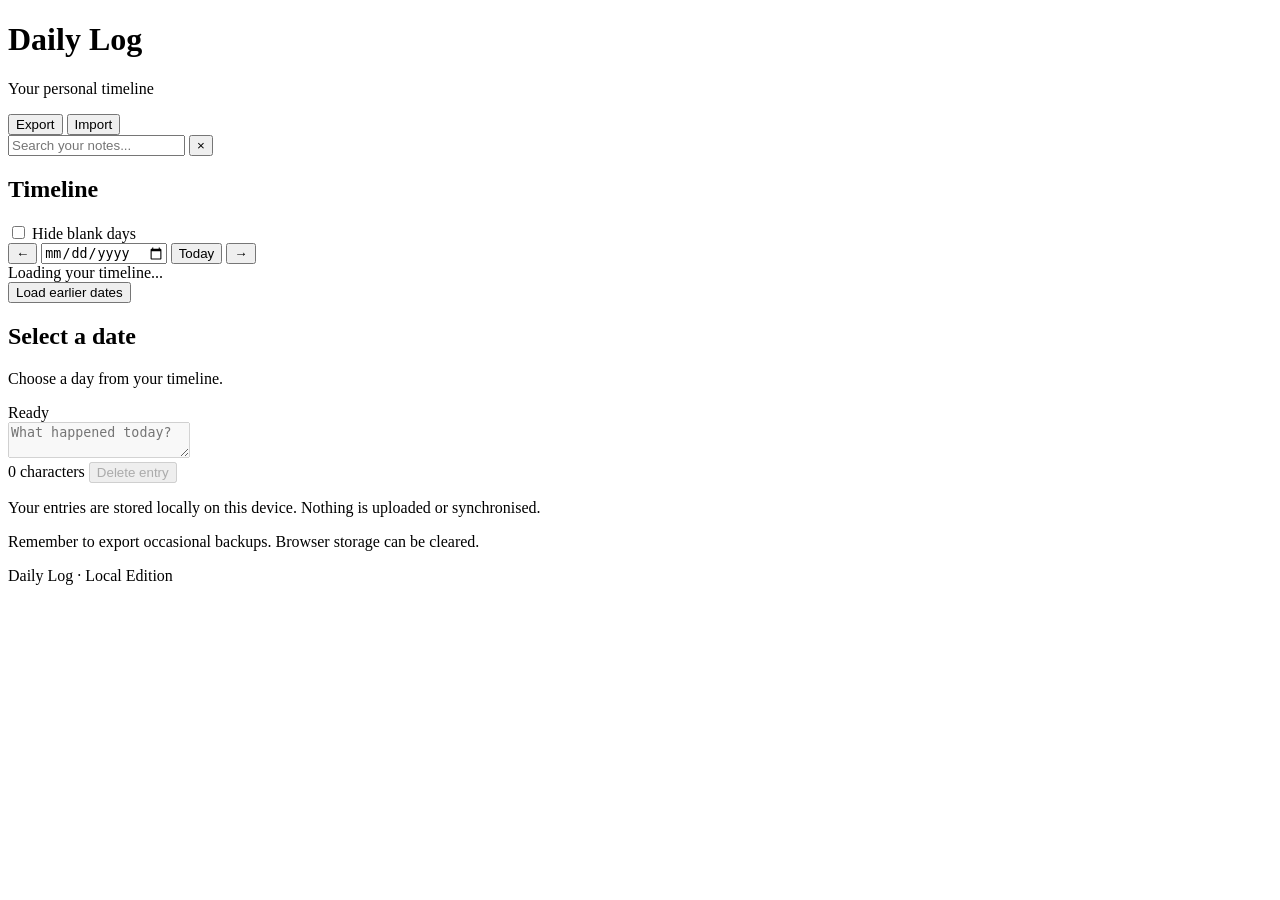
==== notes/index.html @ 587887a5 "Create index.html" ====
<!DOCTYPE html>
<html lang="en">
<head>
    <meta charset="UTF-8">
    <meta name="viewport" content="width=device-width, initial-scale=1.0">

    <meta name="theme-color" content="#111820">
    <meta name="description" content="A simple, private daily diary and timeline.">

    <title>Daily Log</title>

    <link rel="manifest" href="manifest.webmanifest">
<!--    <link rel="icon" type="image/svg+xml" href="icon.svg">-->
    <link rel="icon" type="image/png" href="icon-192.png">
    <link rel="apple-touch-icon" href="icon-192.png">
    <link rel="stylesheet" href="styles.css">

</head>
<body>

    <div class="app-container">

        <!-- APPLICATION HEADER -->
        <header class="app-header">

            <div class="header-title">
                <h1>Daily Log</h1>
                <p class="subtitle">Your personal timeline</p>
            </div>

            <div class="header-actions">

                <button
                    id="exportButton"
                    class="secondary-button"
                    type="button"
                    title="Export all entries"
                >
                    Export
                </button>

                <button
                    id="importButton"
                    class="secondary-button"
                    type="button"
                    title="Import entries"
                >
                    Import
                </button>

                <input
                    id="importFile"
                    type="file"
                    accept=".json,application/json"
                    hidden
                >

            </div>

        </header>


        <!-- SEARCH -->
        <section class="search-section">

            <input
                id="searchInput"
                type="search"
                placeholder="Search your notes..."
                autocomplete="off"
                spellcheck="false"
            >

            <button
                id="clearSearchButton"
                class="icon-button"
                type="button"
                aria-label="Clear search"
                title="Clear search"
            >
                ×
            </button>

        </section>


        <!-- MAIN CONTENT -->
        <main class="main-content">

            <!-- TIMELINE PANEL -->
            <section class="timeline-panel">

                <div class="section-header">

                    <h2>Timeline</h2>

                    <label class="toggle-control">
                        <input
                            type="checkbox"
                            id="hideBlankDays"
                        >
                        <span>Hide blank days</span>
                    </label>

                </div>


                <!-- DATE NAVIGATION -->
                <div class="date-navigation">

                    <button
                        id="previousDateButton"
                        class="icon-button"
                        type="button"
                        aria-label="Previous day"
                    >
                        &#8592;
                    </button>

                    <input
                        id="dateJump"
                        type="date"
                        aria-label="Jump to date"
                    >

                    <button
                        id="todayButton"
                        class="secondary-button"
                        type="button"
                    >
                        Today
                    </button>

                    <button
                        id="nextDateButton"
                        class="icon-button"
                        type="button"
                        aria-label="Next day"
                    >
                        &#8594;
                    </button>

                </div>


                <!-- SEARCH STATUS -->
                <div
                    id="searchStatus"
                    class="search-status"
                    aria-live="polite"
                ></div>


                <!-- TIMELINE LIST -->
                <div
                    id="timeline"
                    class="timeline-list"
                    aria-live="polite"
                >

                    <div class="loading-message">
                        Loading your timeline...
                    </div>

                </div>


                <!-- TIMELINE NAVIGATION -->
                <div class="timeline-footer">

                    <button
                        id="loadEarlierButton"
                        class="secondary-button"
                        type="button"
                    >
                        Load earlier dates
                    </button>

                </div>

            </section>


            <!-- ENTRY EDITOR PANEL -->
            <section
                class="editor-panel"
                id="editorPanel"
            >

                <div class="editor-header">

                    <div>
                        <h2 id="editorTitle">Select a date</h2>

                        <p
                            id="editorSubtitle"
                            class="editor-subtitle"
                        >
                            Choose a day from your timeline.
                        </p>
                    </div>

                    <div
                        id="saveStatus"
                        class="save-status"
                        aria-live="polite"
                    >
                        <span class="status-indicator"></span>
                        <span id="saveStatusText">Ready</span>
                    </div>

                </div>


                <!-- ENTRY TEXT AREA -->
                <div class="editor-body">

                    <textarea
                        id="entryText"
                        placeholder="What happened today?"
                        spellcheck="true"
                        disabled
                        aria-label="Daily note"
                    ></textarea>

                    <div class="editor-footer">

                        <span
                            id="characterCount"
                            class="character-count"
                        >
                            0 characters
                        </span>

                        <button
                            id="deleteEntryButton"
                            class="danger-button"
                            type="button"
                            disabled
                        >
                            Delete entry
                        </button>

                    </div>

                </div>


                <!-- DELETE CONFIRMATION -->
                <div
                    id="deleteConfirmation"
                    class="confirmation-panel"
                    hidden
                >

                    <p>
                        Are you sure you want to permanently delete
                        this entry?
                    </p>

                    <div class="confirmation-actions">

                        <button
                            id="confirmDeleteButton"
                            class="danger-button"
                            type="button"
                        >
                            Delete permanently
                        </button>

                        <button
                            id="cancelDeleteButton"
                            class="secondary-button"
                            type="button"
                        >
                            Cancel
                        </button>

                    </div>

                </div>

            </section>

        </main>


        <!-- PRIVACY NOTICE -->
        <footer class="app-footer">

            <p>
                Your entries are stored locally on this device.
                Nothing is uploaded or synchronised.
            </p>

            <p>
                Remember to export occasional backups.
                Browser storage can be cleared.
            </p>

            <p class="version-label">
                Daily Log · Local Edition
            </p>

        </footer>

    </div>


    <!-- JAVASCRIPT -->
    <script src="db.js"></script>
    <script src="app.js"></script>

</body>
</html>
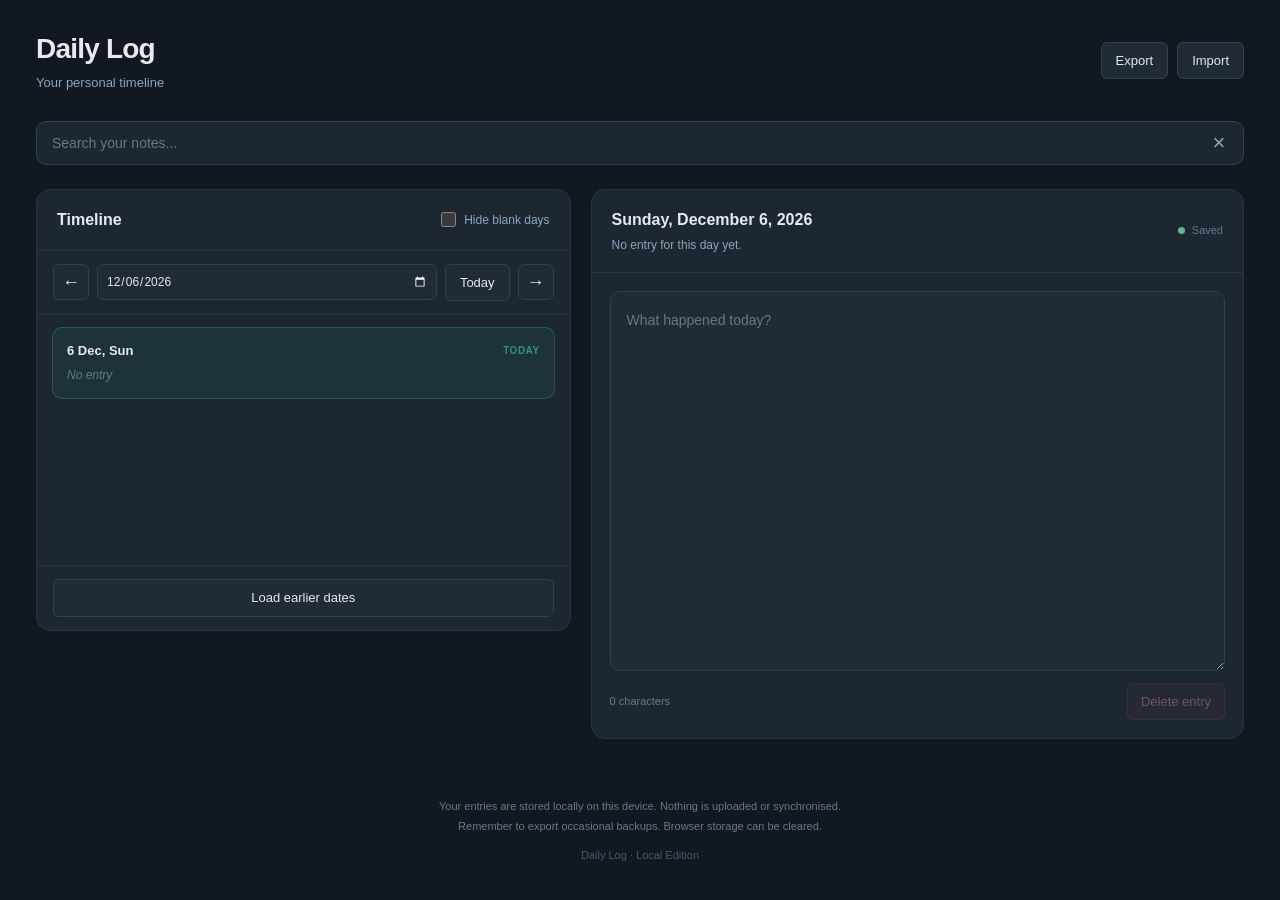
==== commit 46fe295a: "Add files via upload" ====
--- a/notes/index.html
+++ b/notes/index.html
@@ -1,316 +1,316 @@
-
-<!DOCTYPE html>
-<html lang="en">
-<head>
-    <meta charset="UTF-8">
-    <meta name="viewport" content="width=device-width, initial-scale=1.0">
-
-    <meta name="theme-color" content="#111820">
-    <meta name="description" content="A simple, private daily diary and timeline.">
-
-    <title>Daily Log</title>
-
-    <link rel="manifest" href="manifest.webmanifest">
-<!--    <link rel="icon" type="image/svg+xml" href="icon.svg">-->
-    <link rel="icon" type="image/png" href="icon-192.png">
-    <link rel="apple-touch-icon" href="icon-192.png">
-    <link rel="stylesheet" href="styles.css">
-
-</head>
-<body>
-
-    <div class="app-container">
-
-        <!-- APPLICATION HEADER -->
-        <header class="app-header">
-
-            <div class="header-title">
-                <h1>Daily Log</h1>
-                <p class="subtitle">Your personal timeline</p>
-            </div>
-
-            <div class="header-actions">
-
-                <button
-                    id="exportButton"
-                    class="secondary-button"
-                    type="button"
-                    title="Export all entries"
-                >
-                    Export
-                </button>
-
-                <button
-                    id="importButton"
-                    class="secondary-button"
-                    type="button"
-                    title="Import entries"
-                >
-                    Import
-                </button>
-
-                <input
-                    id="importFile"
-                    type="file"
-                    accept=".json,application/json"
-                    hidden
-                >
-
-            </div>
-
-        </header>
-
-
-        <!-- SEARCH -->
-        <section class="search-section">
-
-            <input
-                id="searchInput"
-                type="search"
-                placeholder="Search your notes..."
-                autocomplete="off"
-                spellcheck="false"
-            >
-
-            <button
-                id="clearSearchButton"
-                class="icon-button"
-                type="button"
-                aria-label="Clear search"
-                title="Clear search"
-            >
-                ×
-            </button>
-
-        </section>
-
-
-        <!-- MAIN CONTENT -->
-        <main class="main-content">
-
-            <!-- TIMELINE PANEL -->
-            <section class="timeline-panel">
-
-                <div class="section-header">
-
-                    <h2>Timeline</h2>
-
-                    <label class="toggle-control">
-                        <input
-                            type="checkbox"
-                            id="hideBlankDays"
-                        >
-                        <span>Hide blank days</span>
-                    </label>
-
-                </div>
-
-
-                <!-- DATE NAVIGATION -->
-                <div class="date-navigation">
-
-                    <button
-                        id="previousDateButton"
-                        class="icon-button"
-                        type="button"
-                        aria-label="Previous day"
-                    >
-                        &#8592;
-                    </button>
-
-                    <input
-                        id="dateJump"
-                        type="date"
-                        aria-label="Jump to date"
-                    >
-
-                    <button
-                        id="todayButton"
-                        class="secondary-button"
-                        type="button"
-                    >
-                        Today
-                    </button>
-
-                    <button
-                        id="nextDateButton"
-                        class="icon-button"
-                        type="button"
-                        aria-label="Next day"
-                    >
-                        &#8594;
-                    </button>
-
-                </div>
-
-
-                <!-- SEARCH STATUS -->
-                <div
-                    id="searchStatus"
-                    class="search-status"
-                    aria-live="polite"
-                ></div>
-
-
-                <!-- TIMELINE LIST -->
-                <div
-                    id="timeline"
-                    class="timeline-list"
-                    aria-live="polite"
-                >
-
-                    <div class="loading-message">
-                        Loading your timeline...
-                    </div>
-
-                </div>
-
-
-                <!-- TIMELINE NAVIGATION -->
-                <div class="timeline-footer">
-
-                    <button
-                        id="loadEarlierButton"
-                        class="secondary-button"
-                        type="button"
-                    >
-                        Load earlier dates
-                    </button>
-
-                </div>
-
-            </section>
-
-
-            <!-- ENTRY EDITOR PANEL -->
-            <section
-                class="editor-panel"
-                id="editorPanel"
-            >
-
-                <div class="editor-header">
-
-                    <div>
-                        <h2 id="editorTitle">Select a date</h2>
-
-                        <p
-                            id="editorSubtitle"
-                            class="editor-subtitle"
-                        >
-                            Choose a day from your timeline.
-                        </p>
-                    </div>
-
-                    <div
-                        id="saveStatus"
-                        class="save-status"
-                        aria-live="polite"
-                    >
-                        <span class="status-indicator"></span>
-                        <span id="saveStatusText">Ready</span>
-                    </div>
-
-                </div>
-
-
-                <!-- ENTRY TEXT AREA -->
-                <div class="editor-body">
-
-                    <textarea
-                        id="entryText"
-                        placeholder="What happened today?"
-                        spellcheck="true"
-                        disabled
-                        aria-label="Daily note"
-                    ></textarea>
-
-                    <div class="editor-footer">
-
-                        <span
-                            id="characterCount"
-                            class="character-count"
-                        >
-                            0 characters
-                        </span>
-
-                        <button
-                            id="deleteEntryButton"
-                            class="danger-button"
-                            type="button"
-                            disabled
-                        >
-                            Delete entry
-                        </button>
-
-                    </div>
-
-                </div>
-
-
-                <!-- DELETE CONFIRMATION -->
-                <div
-                    id="deleteConfirmation"
-                    class="confirmation-panel"
-                    hidden
-                >
-
-                    <p>
-                        Are you sure you want to permanently delete
-                        this entry?
-                    </p>
-
-                    <div class="confirmation-actions">
-
-                        <button
-                            id="confirmDeleteButton"
-                            class="danger-button"
-                            type="button"
-                        >
-                            Delete permanently
-                        </button>
-
-                        <button
-                            id="cancelDeleteButton"
-                            class="secondary-button"
-                            type="button"
-                        >
-                            Cancel
-                        </button>
-
-                    </div>
-
-                </div>
-
-            </section>
-
-        </main>
-
-
-        <!-- PRIVACY NOTICE -->
-        <footer class="app-footer">
-
-            <p>
-                Your entries are stored locally on this device.
-                Nothing is uploaded or synchronised.
-            </p>
-
-            <p>
-                Remember to export occasional backups.
-                Browser storage can be cleared.
-            </p>
-
-            <p class="version-label">
-                Daily Log · Local Edition
-            </p>
-
-        </footer>
-
-    </div>
-
-
-    <!-- JAVASCRIPT -->
-    <script src="db.js"></script>
-    <script src="app.js"></script>
-
-</body>
-</html>
+
+<!DOCTYPE html>
+<html lang="en">
+<head>
+    <meta charset="UTF-8">
+    <meta name="viewport" content="width=device-width, initial-scale=1.0">
+
+    <meta name="theme-color" content="#111820">
+    <meta name="description" content="A simple, private daily diary and timeline.">
+
+    <title>Daily Log</title>
+
+    <link rel="manifest" href="manifest.webmanifest">
+<!--    <link rel="icon" type="image/svg+xml" href="icon.svg">-->
+    <link rel="icon" type="image/png" href="icon-192.png">
+    <link rel="apple-touch-icon" href="icon-192.png">
+    <link rel="stylesheet" href="styles.css">
+
+</head>
+<body>
+
+    <div class="app-container">
+
+        <!-- APPLICATION HEADER -->
+        <header class="app-header">
+
+            <div class="header-title">
+                <h1>Daily Log</h1>
+                <p class="subtitle">Your personal timeline</p>
+            </div>
+
+            <div class="header-actions">
+
+                <button
+                    id="exportButton"
+                    class="secondary-button"
+                    type="button"
+                    title="Export all entries"
+                >
+                    Export
+                </button>
+
+                <button
+                    id="importButton"
+                    class="secondary-button"
+                    type="button"
+                    title="Import entries"
+                >
+                    Import
+                </button>
+
+                <input
+                    id="importFile"
+                    type="file"
+                    accept=".json,application/json"
+                    hidden
+                >
+
+            </div>
+
+        </header>
+
+
+        <!-- SEARCH -->
+        <section class="search-section">
+
+            <input
+                id="searchInput"
+                type="search"
+                placeholder="Search your notes..."
+                autocomplete="off"
+                spellcheck="false"
+            >
+
+            <button
+                id="clearSearchButton"
+                class="icon-button"
+                type="button"
+                aria-label="Clear search"
+                title="Clear search"
+            >
+                ×
+            </button>
+
+        </section>
+
+
+        <!-- MAIN CONTENT -->
+        <main class="main-content">
+
+            <!-- TIMELINE PANEL -->
+            <section class="timeline-panel">
+
+                <div class="section-header">
+
+                    <h2>Timeline</h2>
+
+                    <label class="toggle-control">
+                        <input
+                            type="checkbox"
+                            id="hideBlankDays"
+                        >
+                        <span>Hide blank days</span>
+                    </label>
+
+                </div>
+
+
+                <!-- DATE NAVIGATION -->
+                <div class="date-navigation">
+
+                    <button
+                        id="previousDateButton"
+                        class="icon-button"
+                        type="button"
+                        aria-label="Previous day"
+                    >
+                        &#8592;
+                    </button>
+
+                    <input
+                        id="dateJump"
+                        type="date"
+                        aria-label="Jump to date"
+                    >
+
+                    <button
+                        id="todayButton"
+                        class="secondary-button"
+                        type="button"
+                    >
+                        Today
+                    </button>
+
+                    <button
+                        id="nextDateButton"
+                        class="icon-button"
+                        type="button"
+                        aria-label="Next day"
+                    >
+                        &#8594;
+                    </button>
+
+                </div>
+
+
+                <!-- SEARCH STATUS -->
+                <div
+                    id="searchStatus"
+                    class="search-status"
+                    aria-live="polite"
+                ></div>
+
+
+                <!-- TIMELINE LIST -->
+                <div
+                    id="timeline"
+                    class="timeline-list"
+                    aria-live="polite"
+                >
+
+                    <div class="loading-message">
+                        Loading your timeline...
+                    </div>
+
+                </div>
+
+
+                <!-- TIMELINE NAVIGATION -->
+                <div class="timeline-footer">
+
+                    <button
+                        id="loadEarlierButton"
+                        class="secondary-button"
+                        type="button"
+                    >
+                        Load earlier dates
+                    </button>
+
+                </div>
+
+            </section>
+
+
+            <!-- ENTRY EDITOR PANEL -->
+            <section
+                class="editor-panel"
+                id="editorPanel"
+            >
+
+                <div class="editor-header">
+
+                    <div>
+                        <h2 id="editorTitle">Select a date</h2>
+
+                        <p
+                            id="editorSubtitle"
+                            class="editor-subtitle"
+                        >
+                            Choose a day from your timeline.
+                        </p>
+                    </div>
+
+                    <div
+                        id="saveStatus"
+                        class="save-status"
+                        aria-live="polite"
+                    >
+                        <span class="status-indicator"></span>
+                        <span id="saveStatusText">Ready</span>
+                    </div>
+
+                </div>
+
+
+                <!-- ENTRY TEXT AREA -->
+                <div class="editor-body">
+
+                    <textarea
+                        id="entryText"
+                        placeholder="What happened today?"
+                        spellcheck="true"
+                        disabled
+                        aria-label="Daily note"
+                    ></textarea>
+
+                    <div class="editor-footer">
+
+                        <span
+                            id="characterCount"
+                            class="character-count"
+                        >
+                            0 characters
+                        </span>
+
+                        <button
+                            id="deleteEntryButton"
+                            class="danger-button"
+                            type="button"
+                            disabled
+                        >
+                            Delete entry
+                        </button>
+
+                    </div>
+
+                </div>
+
+
+                <!-- DELETE CONFIRMATION -->
+                <div
+                    id="deleteConfirmation"
+                    class="confirmation-panel"
+                    hidden
+                >
+
+                    <p>
+                        Are you sure you want to permanently delete
+                        this entry?
+                    </p>
+
+                    <div class="confirmation-actions">
+
+                        <button
+                            id="confirmDeleteButton"
+                            class="danger-button"
+                            type="button"
+                        >
+                            Delete permanently
+                        </button>
+
+                        <button
+                            id="cancelDeleteButton"
+                            class="secondary-button"
+                            type="button"
+                        >
+                            Cancel
+                        </button>
+
+                    </div>
+
+                </div>
+
+            </section>
+
+        </main>
+
+
+        <!-- PRIVACY NOTICE -->
+        <footer class="app-footer">
+
+            <p>
+                Your entries are stored locally on this device.
+                Nothing is uploaded or synchronised.
+            </p>
+
+            <p>
+                Remember to export occasional backups.
+                Browser storage can be cleared.
+            </p>
+
+            <p class="version-label">
+                Daily Log · Local Edition
+            </p>
+
+        </footer>
+
+    </div>
+
+
+    <!-- JAVASCRIPT -->
+    <script src="db.js"></script>
+    <script src="app.js"></script>
+
+</body>
+</html>
--- a/notes/styles.css
+++ b/notes/styles.css
@@ -0,0 +1,914 @@
+
+/* =========================================================
+   DAILY LOG
+   Main stylesheet
+   ========================================================= */
+
+
+/* ---------------------------------------------------------
+   1. ROOT VARIABLES
+   --------------------------------------------------------- */
+
+:root {
+    color-scheme: dark;
+
+    --background: #111820;
+    --panel: #1c2732;
+    --panel-secondary: #202b36;
+    --panel-hover: #293744;
+
+    --text-primary: #e5eaf0;
+    --text-secondary: #8da5bb;
+    --text-muted: #65798c;
+
+    --accent: #287a63;
+    --accent-hover: #329477;
+    --accent-soft: rgba(40, 122, 99, 0.15);
+
+    --border: #30404e;
+    --border-subtle: #263541;
+
+    --danger: #c65b5b;
+    --danger-hover: #e06b6b;
+    --danger-soft: rgba(198, 91, 91, 0.12);
+
+    --success: #60b88c;
+    --warning: #d6a65c;
+
+    --radius-small: 6px;
+    --radius-medium: 10px;
+    --radius-large: 14px;
+
+    --transition: 150ms ease;
+}
+
+
+/* ---------------------------------------------------------
+   2. GLOBAL RESET
+   --------------------------------------------------------- */
+
+* {
+    box-sizing: border-box;
+}
+
+html {
+    min-height: 100%;
+    scroll-behavior: smooth;
+}
+
+body {
+    margin: 0;
+    min-height: 100vh;
+
+    background: var(--background);
+    color: var(--text-primary);
+
+    font-family:
+        -apple-system,
+        BlinkMacSystemFont,
+        "Segoe UI",
+        Roboto,
+        Helvetica,
+        Arial,
+        sans-serif;
+
+    font-size: 14px;
+    line-height: 1.5;
+}
+
+button,
+input,
+textarea {
+    font: inherit;
+}
+
+button {
+    cursor: pointer;
+}
+
+button:disabled {
+    opacity: 0.4;
+    cursor: not-allowed;
+}
+
+input,
+textarea {
+    color: var(--text-primary);
+}
+
+
+/* ---------------------------------------------------------
+   3. MAIN APPLICATION CONTAINER
+   --------------------------------------------------------- */
+
+.app-container {
+    width: 100%;
+    max-width: 1500px;
+
+    min-height: 100vh;
+
+    margin: 0 auto;
+    padding: 28px 36px;
+
+    display: flex;
+    flex-direction: column;
+}
+
+
+/* ---------------------------------------------------------
+   4. APPLICATION HEADER
+   --------------------------------------------------------- */
+
+.app-header {
+    display: flex;
+    justify-content: space-between;
+    align-items: center;
+
+    gap: 20px;
+
+    margin-bottom: 28px;
+}
+
+.header-title h1 {
+    margin: 0;
+
+    font-size: 28px;
+    font-weight: 650;
+    letter-spacing: -0.8px;
+}
+
+.subtitle {
+    margin: 3px 0 0;
+
+    color: var(--text-secondary);
+    font-size: 13px;
+}
+
+.header-actions {
+    display: flex;
+    align-items: center;
+    gap: 9px;
+}
+
+
+/* ---------------------------------------------------------
+   5. BUTTONS
+   --------------------------------------------------------- */
+
+.secondary-button,
+.danger-button,
+.icon-button {
+    border: 1px solid var(--border);
+    border-radius: var(--radius-small);
+
+    background: var(--panel-secondary);
+    color: var(--text-primary);
+
+    transition:
+        background var(--transition),
+        border-color var(--transition),
+        color var(--transition);
+}
+
+.secondary-button {
+    padding: 8px 14px;
+    font-size: 13px;
+}
+
+.secondary-button:hover:not(:disabled) {
+    background: var(--panel-hover);
+    border-color: #46596b;
+}
+
+.icon-button {
+    width: 36px;
+    height: 36px;
+
+    display: inline-flex;
+    align-items: center;
+    justify-content: center;
+
+    font-size: 18px;
+}
+
+.icon-button:hover:not(:disabled) {
+    background: var(--panel-hover);
+}
+
+.danger-button {
+    padding: 8px 13px;
+
+    color: #e9a0a0;
+    background: var(--danger-soft);
+    border-color: rgba(198, 91, 91, 0.35);
+
+    font-size: 13px;
+}
+
+.danger-button:hover:not(:disabled) {
+    background: rgba(198, 91, 91, 0.23);
+    border-color: var(--danger);
+}
+
+
+/* ---------------------------------------------------------
+   6. SEARCH
+   --------------------------------------------------------- */
+
+.search-section {
+    position: relative;
+
+    width: 100%;
+    margin-bottom: 24px;
+}
+
+.search-section input {
+    width: 100%;
+    height: 44px;
+
+    padding: 0 45px 0 15px;
+
+    background: var(--panel);
+    border: 1px solid var(--border);
+    border-radius: var(--radius-medium);
+
+    outline: none;
+
+    font-size: 14px;
+
+    transition: border-color var(--transition);
+}
+
+.search-section input::placeholder {
+    color: var(--text-muted);
+}
+
+.search-section input:focus {
+    border-color: var(--accent);
+}
+
+#clearSearchButton {
+    position: absolute;
+
+    right: 7px;
+    top: 4px;
+
+    border: none;
+    background: transparent;
+
+    color: var(--text-secondary);
+    font-size: 22px;
+}
+
+
+/* ---------------------------------------------------------
+   7. MAIN CONTENT LAYOUT
+   --------------------------------------------------------- */
+
+.main-content {
+    display: grid;
+
+    grid-template-columns:
+        minmax(320px, 0.9fr)
+        minmax(350px, 1.1fr);
+
+    gap: 20px;
+
+    align-items: start;
+}
+
+
+/* ---------------------------------------------------------
+   8. PANELS
+   --------------------------------------------------------- */
+
+.timeline-panel,
+.editor-panel {
+    background: var(--panel);
+
+    border: 1px solid var(--border-subtle);
+    border-radius: var(--radius-large);
+
+    min-width: 0;
+    overflow: hidden;
+}
+
+.timeline-panel {
+    display: flex;
+    flex-direction: column;
+}
+
+.editor-panel {
+    position: sticky;
+    top: 20px;
+}
+
+
+/* ---------------------------------------------------------
+   9. SECTION HEADERS
+   --------------------------------------------------------- */
+
+.section-header,
+.editor-header {
+    display: flex;
+    align-items: center;
+    justify-content: space-between;
+
+    gap: 12px;
+
+    padding: 18px 20px;
+
+    border-bottom: 1px solid var(--border-subtle);
+}
+
+.section-header h2,
+.editor-header h2 {
+    margin: 0;
+
+    font-size: 16px;
+    font-weight: 600;
+}
+
+.editor-subtitle {
+    margin: 4px 0 0;
+
+    color: var(--text-secondary);
+    font-size: 12px;
+}
+
+
+/* ---------------------------------------------------------
+   10. HIDE BLANK DAYS TOGGLE
+   --------------------------------------------------------- */
+
+.toggle-control {
+    display: flex;
+    align-items: center;
+    gap: 8px;
+
+    color: var(--text-secondary);
+    font-size: 12px;
+
+    cursor: pointer;
+    user-select: none;
+}
+
+.toggle-control input {
+    width: 15px;
+    height: 15px;
+
+    margin: 0;
+
+    accent-color: var(--accent);
+    cursor: pointer;
+}
+
+
+/* ---------------------------------------------------------
+   11. DATE NAVIGATION
+   --------------------------------------------------------- */
+
+.date-navigation {
+    display: flex;
+    align-items: center;
+
+    gap: 8px;
+
+    padding: 13px 16px;
+
+    border-bottom: 1px solid var(--border-subtle);
+}
+
+.date-navigation input[type="date"] {
+    flex: 1;
+    min-width: 0;
+
+    height: 36px;
+    padding: 5px 8px;
+
+    background: var(--panel-secondary);
+
+    border: 1px solid var(--border);
+    border-radius: var(--radius-small);
+
+    outline: none;
+
+    font-size: 12px;
+}
+
+.date-navigation input[type="date"]:focus {
+    border-color: var(--accent);
+}
+
+
+/* ---------------------------------------------------------
+   12. TIMELINE
+   --------------------------------------------------------- */
+
+.timeline-list {
+    padding: 12px 15px;
+
+    min-height: 250px;
+    max-height: 650px;
+
+    overflow-y: auto;
+
+    scrollbar-width: thin;
+    scrollbar-color: var(--border) transparent;
+}
+
+.timeline-item {
+    position: relative;
+
+    padding: 13px 14px;
+    margin-bottom: 7px;
+
+    border: 1px solid transparent;
+    border-radius: var(--radius-medium);
+
+    background: transparent;
+
+    cursor: pointer;
+
+    transition:
+        background var(--transition),
+        border-color var(--transition);
+}
+
+.timeline-item:hover {
+    background: var(--panel-secondary);
+}
+
+.timeline-item.selected {
+    background: var(--accent-soft);
+    border-color: rgba(40, 122, 99, 0.55);
+}
+
+.timeline-item:last-child {
+    margin-bottom: 0;
+}
+
+.timeline-date {
+    display: flex;
+    align-items: center;
+    justify-content: space-between;
+
+    gap: 10px;
+
+    margin-bottom: 5px;
+}
+
+.timeline-date strong {
+    font-size: 13px;
+    font-weight: 600;
+}
+
+.timeline-date .today-label {
+    color: var(--accent-hover);
+    font-size: 10px;
+    font-weight: 600;
+
+    text-transform: uppercase;
+    letter-spacing: 0.5px;
+}
+
+.timeline-note {
+    color: var(--text-secondary);
+
+    font-size: 12px;
+    line-height: 1.6;
+
+    white-space: pre-wrap;
+    overflow-wrap: anywhere;
+}
+
+.timeline-note.no-entry {
+    color: var(--text-muted);
+    font-style: italic;
+}
+
+.timeline-note mark {
+    color: var(--text-primary);
+    background: rgba(40, 122, 99, 0.55);
+
+    border-radius: 2px;
+    padding: 0 2px;
+}
+
+
+/* ---------------------------------------------------------
+   13. TIMELINE FOOTER
+   --------------------------------------------------------- */
+
+.timeline-footer {
+    padding: 13px 16px;
+
+    border-top: 1px solid var(--border-subtle);
+
+    display: flex;
+    justify-content: center;
+}
+
+.timeline-footer button {
+    width: 100%;
+}
+
+
+/* ---------------------------------------------------------
+   14. SEARCH STATUS
+   --------------------------------------------------------- */
+
+.search-status {
+    padding: 0 18px;
+
+    color: var(--text-muted);
+    font-size: 11px;
+}
+
+.search-status:not(:empty) {
+    padding-top: 12px;
+}
+
+
+/* ---------------------------------------------------------
+   15. EDITOR
+   --------------------------------------------------------- */
+
+.editor-header {
+    min-height: 78px;
+}
+
+.save-status {
+    display: flex;
+    align-items: center;
+
+    gap: 7px;
+
+    color: var(--text-muted);
+    font-size: 11px;
+
+    white-space: nowrap;
+}
+
+.status-indicator {
+    width: 7px;
+    height: 7px;
+
+    display: inline-block;
+
+    background: var(--text-muted);
+    border-radius: 50%;
+}
+
+.save-status.typing .status-indicator {
+    background: var(--warning);
+}
+
+.save-status.saving .status-indicator {
+    background: var(--warning);
+    animation: pulse 0.8s infinite;
+}
+
+.save-status.saved .status-indicator {
+    background: var(--success);
+}
+
+.save-status.error .status-indicator {
+    background: var(--danger);
+}
+
+@keyframes pulse {
+    50% {
+        opacity: 0.3;
+    }
+}
+
+
+/* ---------------------------------------------------------
+   16. TEXT EDITOR
+   --------------------------------------------------------- */
+
+.editor-body {
+    padding: 18px;
+}
+
+.editor-body textarea {
+    display: block;
+
+    width: 100%;
+    min-height: 380px;
+
+    padding: 16px;
+
+    resize: vertical;
+
+    background: var(--panel-secondary);
+
+    border: 1px solid var(--border);
+    border-radius: var(--radius-medium);
+
+    outline: none;
+
+    color: var(--text-primary);
+
+    font-family:
+        -apple-system,
+        BlinkMacSystemFont,
+        "Segoe UI",
+        sans-serif;
+
+    font-size: 14px;
+    line-height: 1.8;
+
+    white-space: pre-wrap;
+    overflow-wrap: anywhere;
+
+    transition: border-color var(--transition);
+}
+
+.editor-body textarea::placeholder {
+    color: var(--text-muted);
+}
+
+.editor-body textarea:focus {
+    border-color: var(--accent);
+}
+
+.editor-body textarea:disabled {
+    opacity: 0.5;
+    cursor: not-allowed;
+}
+
+
+/* ---------------------------------------------------------
+   17. EDITOR FOOTER
+   --------------------------------------------------------- */
+
+.editor-footer {
+    display: flex;
+    justify-content: space-between;
+    align-items: center;
+
+    gap: 12px;
+
+    margin-top: 12px;
+}
+
+.character-count {
+    color: var(--text-muted);
+    font-size: 11px;
+}
+
+
+/* ---------------------------------------------------------
+   18. DELETE CONFIRMATION
+   --------------------------------------------------------- */
+
+.confirmation-panel {
+    margin: 0 18px 18px;
+    padding: 14px;
+
+    background: var(--danger-soft);
+
+    border: 1px solid rgba(198, 91, 91, 0.35);
+    border-radius: var(--radius-medium);
+}
+
+.confirmation-panel p {
+    margin: 0 0 13px;
+
+    color: var(--text-primary);
+    font-size: 13px;
+}
+
+.confirmation-actions {
+    display: flex;
+    flex-wrap: wrap;
+    gap: 8px;
+}
+
+.confirmation-panel[hidden] {
+    display: none;
+}
+
+
+/* ---------------------------------------------------------
+   19. EMPTY AND LOADING STATES
+   --------------------------------------------------------- */
+
+.loading-message,
+.empty-message {
+    padding: 35px 15px;
+
+    text-align: center;
+
+    color: var(--text-muted);
+    font-size: 13px;
+}
+
+.empty-message strong {
+    display: block;
+
+    margin-bottom: 5px;
+
+    color: var(--text-secondary);
+}
+
+
+/* ---------------------------------------------------------
+   20. APPLICATION FOOTER
+   --------------------------------------------------------- */
+
+.app-footer {
+    margin-top: auto;
+    padding: 28px 0 5px;
+
+    text-align: center;
+
+    color: var(--text-muted);
+    font-size: 11px;
+}
+
+.app-footer p {
+    margin: 4px 0;
+}
+
+.version-label {
+    margin-top: 12px !important;
+
+    color: var(--text-muted);
+    opacity: 0.65;
+}
+
+
+/* ---------------------------------------------------------
+   21. SCROLLBARS
+   --------------------------------------------------------- */
+
+.timeline-list::-webkit-scrollbar,
+.editor-body textarea::-webkit-scrollbar {
+    width: 7px;
+}
+
+.timeline-list::-webkit-scrollbar-track,
+.editor-body textarea::-webkit-scrollbar-track {
+    background: transparent;
+}
+
+.timeline-list::-webkit-scrollbar-thumb,
+.editor-body textarea::-webkit-scrollbar-thumb {
+    background: var(--border);
+    border-radius: 10px;
+}
+
+
+/* ---------------------------------------------------------
+   22. RESPONSIVE: TABLETS
+   --------------------------------------------------------- */
+
+@media (max-width: 950px) {
+
+    .app-container {
+        padding: 22px;
+    }
+
+    .main-content {
+        grid-template-columns: 1fr;
+    }
+
+    .editor-panel {
+        position: static;
+    }
+
+    .timeline-list {
+        max-height: 450px;
+    }
+
+    .editor-body textarea {
+        min-height: 300px;
+    }
+
+}
+
+
+/* ---------------------------------------------------------
+   23. RESPONSIVE: MOBILE
+   --------------------------------------------------------- */
+
+@media (max-width: 600px) {
+
+    .app-container {
+        padding: 15px 12px;
+    }
+
+    .app-header {
+        align-items: flex-start;
+        flex-direction: column;
+
+        gap: 14px;
+
+        margin-bottom: 20px;
+    }
+
+    .header-title h1 {
+        font-size: 25px;
+    }
+
+    .header-actions {
+        width: 100%;
+    }
+
+    .header-actions button {
+        flex: 1;
+    }
+
+    .search-section {
+        margin-bottom: 17px;
+    }
+
+    .section-header,
+    .editor-header {
+        padding: 15px;
+    }
+
+    .section-header {
+        align-items: flex-start;
+        flex-direction: column;
+
+        gap: 10px;
+    }
+
+    .date-navigation {
+        gap: 5px;
+        padding: 10px;
+    }
+
+    .date-navigation .icon-button {
+        width: 32px;
+        height: 34px;
+    }
+
+    .date-navigation input[type="date"] {
+        font-size: 11px;
+    }
+
+    .date-navigation .secondary-button {
+        padding: 7px 9px;
+        font-size: 11px;
+    }
+
+    .timeline-list {
+        padding: 10px;
+        max-height: 400px;
+    }
+
+    .timeline-item {
+        padding: 12px;
+    }
+
+    .editor-body {
+        padding: 12px;
+    }
+
+    .editor-body textarea {
+        min-height: 260px;
+
+        padding: 12px;
+
+        font-size: 14px;
+    }
+
+    .editor-footer {
+        align-items: flex-start;
+        flex-direction: column;
+    }
+
+    .app-footer {
+        padding-top: 22px;
+    }
+
+}
+
+
+/* ---------------------------------------------------------
+   24. ACCESSIBILITY
+   --------------------------------------------------------- */
+
+button:focus-visible,
+input:focus-visible,
+textarea:focus-visible {
+    outline: 2px solid var(--accent-hover);
+    outline-offset: 2px;
+}
+
+@media (prefers-reduced-motion: reduce) {
+
+    *,
+    *::before,
+    *::after {
+        scroll-behavior: auto !important;
+        animation-duration: 0.01ms !important;
+        transition-duration: 0.01ms !important;
+    }
+
+}
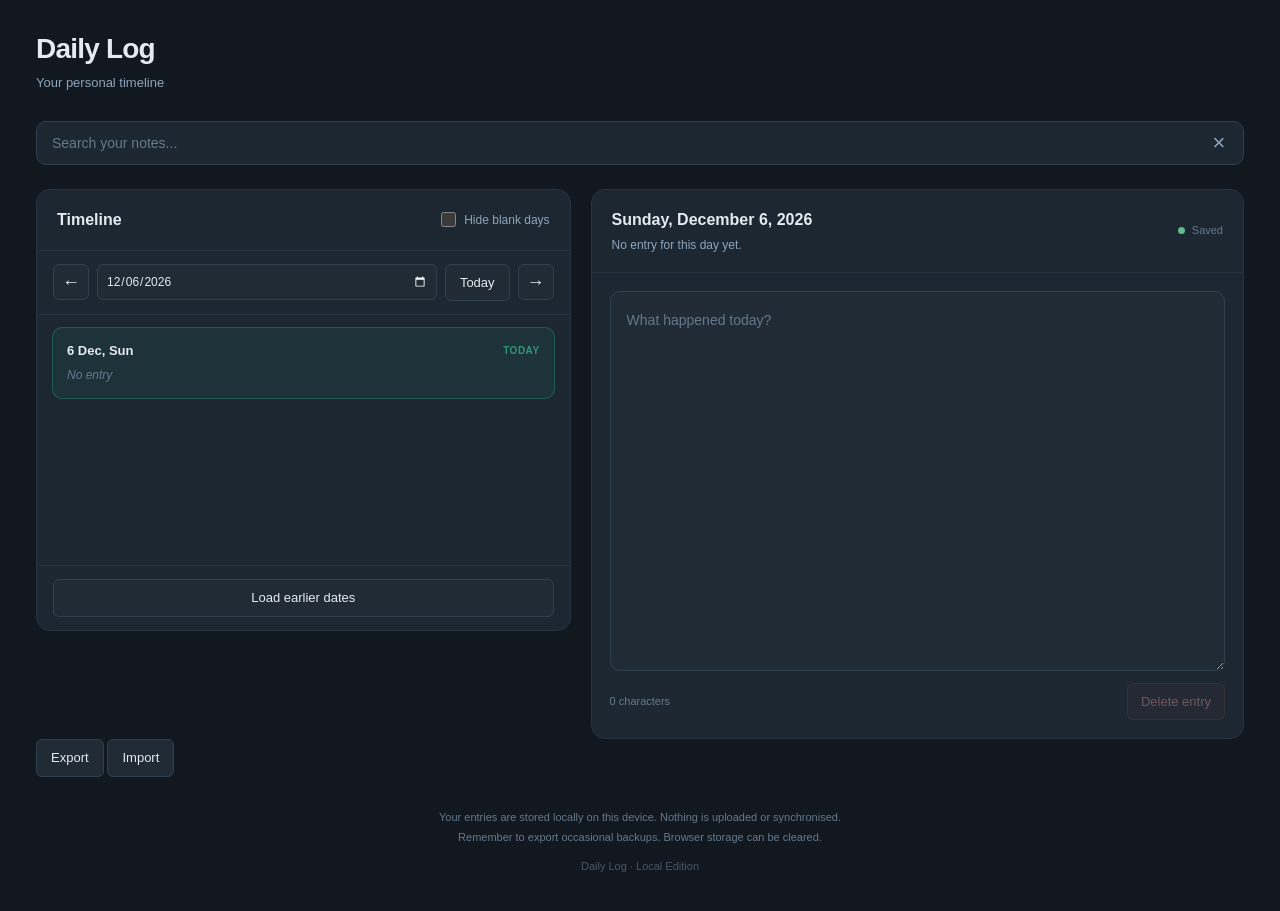
==== commit c3b7dbeb: "moved import and export buttons - moved import and export buttons to the bottom" ====
--- a/notes/index.html
+++ b/notes/index.html
@@ -29,34 +29,6 @@
                 <p class="subtitle">Your personal timeline</p>
             </div>
 
-            <div class="header-actions">
-
-                <button
-                    id="exportButton"
-                    class="secondary-button"
-                    type="button"
-                    title="Export all entries"
-                >
-                    Export
-                </button>
-
-                <button
-                    id="importButton"
-                    class="secondary-button"
-                    type="button"
-                    title="Import entries"
-                >
-                    Import
-                </button>
-
-                <input
-                    id="importFile"
-                    type="file"
-                    accept=".json,application/json"
-                    hidden
-                >
-
-            </div>
 
         </header>
 
@@ -285,6 +257,35 @@
 
         </main>
 
+        <div class="data-actions">
+
+            <button
+                id="exportButton"
+                class="secondary-button"
+                type="button"
+                title="Export all entries"
+            >
+                Export
+            </button>
+
+            <button
+                id="importButton"
+                class="secondary-button"
+                type="button"
+                title="Import entries"
+            >
+                Import
+            </button>
+
+            <input
+                id="importFile"
+                type="file"
+                accept=".json,application/json"
+                hidden
+            >
+
+        </div>
+
 
         <!-- PRIVACY NOTICE -->
         <footer class="app-footer">
